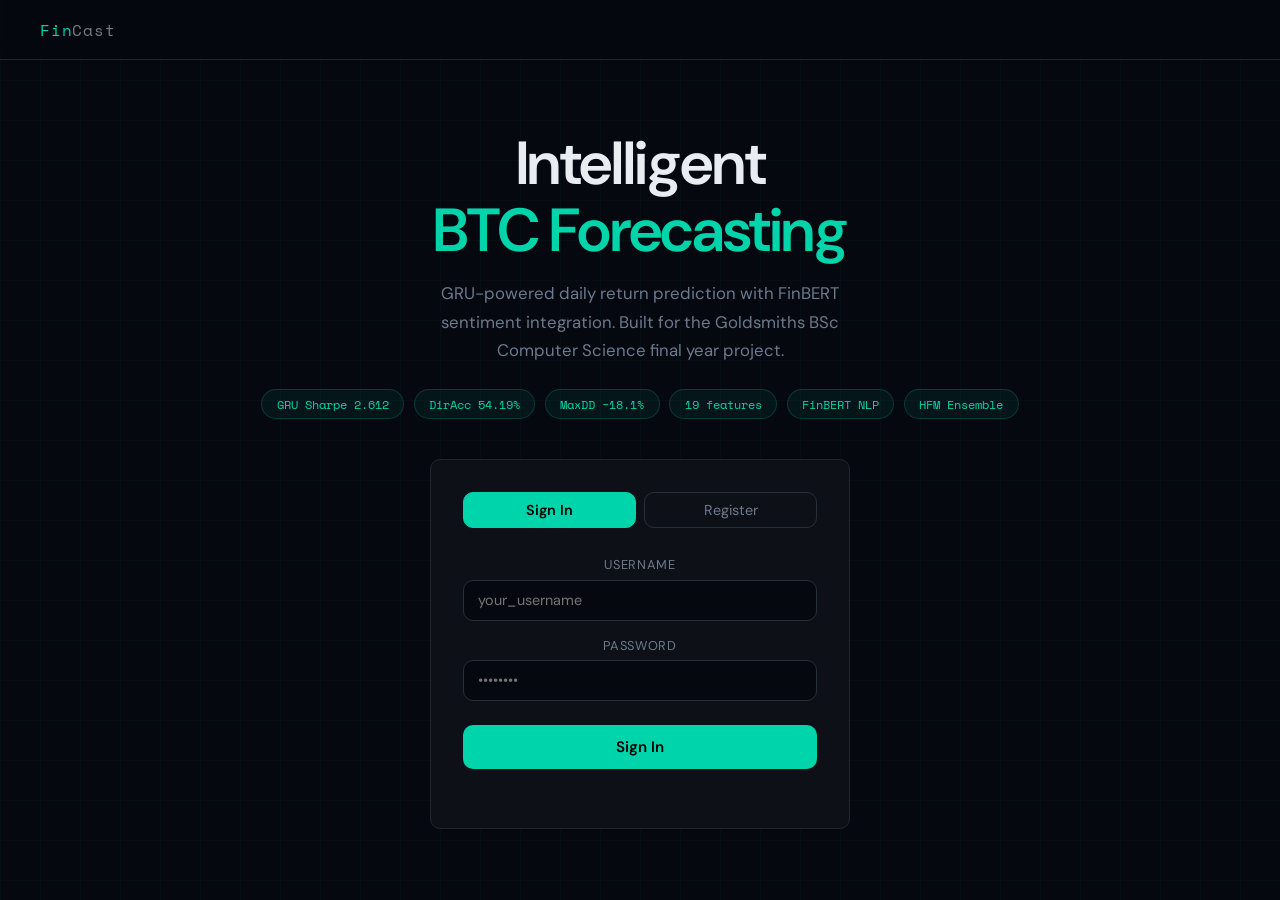
==== frontend/index.html @ f962bb66 "FYP test" ====
<!DOCTYPE html>
<html lang="en">
<head>
<meta charset="UTF-8"/>
<meta name="viewport" content="width=device-width,initial-scale=1"/>
<title>FinCast — BTC Forecasting</title>
<link rel="preconnect" href="https://fonts.googleapis.com"/>
<link href="https://fonts.googleapis.com/css2?family=Space+Mono:wght@400;700&family=DM+Sans:wght@300;400;500;600&display=swap" rel="stylesheet"/>
<style>
*,*::before,*::after{box-sizing:border-box;margin:0;padding:0}
:root{
  --bg:#060810;--surface:#0d1117;--surface2:#131920;
  --border:#1e2630;--border2:#252f3a;
  --accent:#00d4aa;--accent2:#0ea5e9;--danger:#f43f5e;
  --text:#e8edf2;--muted:#6b7a8d;
  --radius:10px;
}
body{font-family:'DM Sans',sans-serif;background:var(--bg);color:var(--text);
     min-height:100vh;display:flex;flex-direction:column;overflow-x:hidden}

/* animated background grid */
body::before{
  content:'';position:fixed;inset:0;
  background-image:
    linear-gradient(rgba(0,212,170,.03) 1px,transparent 1px),
    linear-gradient(90deg,rgba(0,212,170,.03) 1px,transparent 1px);
  background-size:40px 40px;
  pointer-events:none;z-index:0;
}

nav{display:flex;align-items:center;justify-content:space-between;
    padding:0 2.5rem;height:60px;
    border-bottom:1px solid var(--border);background:rgba(6,8,16,.8);
    backdrop-filter:blur(12px);position:sticky;top:0;z-index:100}
.logo{font-family:'Space Mono',monospace;font-size:1rem;
      color:var(--accent);letter-spacing:.05em}
.logo span{color:var(--text);opacity:.5}

.hero{flex:1;display:flex;align-items:center;justify-content:center;
      padding:4rem 1.5rem;position:relative;z-index:1}
.hero-inner{display:flex;flex-direction:column;align-items:center;
            gap:2.5rem;max-width:900px;width:100%;text-align:center}

.headline{font-size:clamp(2rem,6vw,3.8rem);font-weight:600;line-height:1.1;
          letter-spacing:-.02em}
.headline em{font-style:normal;color:var(--accent)}
.sub{color:var(--muted);font-size:1.05rem;max-width:480px;line-height:1.7}

.badges{display:flex;flex-wrap:wrap;gap:.6rem;justify-content:center}
.badge{padding:.3rem .9rem;border-radius:20px;font-size:.78rem;
       font-family:'Space Mono',monospace;
       background:rgba(0,212,170,.07);border:1px solid rgba(0,212,170,.2);
       color:var(--accent)}

/* card */
.card{background:var(--surface);border:1px solid var(--border);
      border-radius:var(--radius);padding:2rem;width:100%;max-width:420px}
.tabs{display:flex;gap:.5rem;margin-bottom:1.75rem}
.tab{flex:1;padding:.5rem;border:1px solid var(--border2);
     border-radius:var(--radius);background:none;color:var(--muted);
     cursor:pointer;font-size:.9rem;font-family:'DM Sans',sans-serif;
     transition:all .15s}
.tab.active{background:var(--accent);color:#000;border-color:var(--accent);
            font-weight:600}
.fg{margin-bottom:1rem}
label{display:block;font-size:.8rem;color:var(--muted);margin-bottom:.4rem;
      text-transform:uppercase;letter-spacing:.05em}
input{width:100%;padding:.65rem .9rem;background:var(--bg);
      border:1px solid var(--border2);border-radius:var(--radius);
      color:var(--text);font-size:.9rem;outline:none;
      font-family:'DM Sans',sans-serif;transition:border-color .15s}
input:focus{border-color:var(--accent)}
.btn{width:100%;padding:.75rem;background:var(--accent);color:#000;
     border:none;border-radius:var(--radius);font-size:.95rem;
     font-weight:600;cursor:pointer;transition:opacity .15s;
     font-family:'DM Sans',sans-serif;margin-top:.5rem}
.btn:hover{opacity:.85}
.btn:disabled{opacity:.4;cursor:not-allowed}
.msg{font-size:.83rem;margin-top:.7rem;text-align:center;min-height:1.2em}
.err{color:var(--danger)}.ok{color:var(--accent)}
</style>
</head>
<body>
<nav>
  <span class="logo">Fin<span>Cast</span></span>
</nav>
<section class="hero">
  <div class="hero-inner">
    <div>
      <h1 class="headline">Intelligent<br/><em>BTC Forecasting</em></h1>
      <p class="sub" style="margin:.9rem auto 1.5rem">
        GRU-powered daily return prediction with FinBERT sentiment integration.
        Built for the Goldsmiths BSc Computer Science final year project.
      </p>
      <div class="badges">
        <span class="badge">GRU Sharpe 2.612</span>
        <span class="badge">DirAcc 54.19%</span>
        <span class="badge">MaxDD −18.1%</span>
        <span class="badge">19 features</span>
        <span class="badge">FinBERT NLP</span>
        <span class="badge">HFM Ensemble</span>
      </div>
    </div>

    <div class="card">
      <div class="tabs">
        <button class="tab active" id="tl" onclick="sw('login')">Sign In</button>
        <button class="tab"        id="tr" onclick="sw('reg')">Register</button>
      </div>

      <form id="fl" onsubmit="doLogin(event)">
        <div class="fg"><label>Username</label>
          <input id="lu" type="text" placeholder="your_username" required autocomplete="username"/></div>
        <div class="fg"><label>Password</label>
          <input id="lp" type="password" placeholder="••••••••" required autocomplete="current-password"/></div>
        <button class="btn" type="submit" id="lbtn">Sign In</button>
        <p class="msg" id="lm"></p>
      </form>

      <form id="fr" style="display:none" onsubmit="doReg(event)">
        <div class="fg"><label>Username</label>
          <input id="ru" type="text" placeholder="your_username" required autocomplete="username"/></div>
        <div class="fg"><label>Email</label>
          <input id="re" type="email" placeholder="you@example.com" required autocomplete="email"/></div>
        <div class="fg"><label>Password</label>
          <input id="rp" type="password" placeholder="min 8 characters" required autocomplete="new-password"/></div>
        <button class="btn" type="submit" id="rbtn">Create Account</button>
        <p class="msg" id="rm"></p>
      </form>
    </div>
  </div>
</section>

<script>
const API = '/api';
if(localStorage.getItem('fc_token')) location.href='dashboard.html';

function sw(t){
  document.getElementById('fl').style.display = t==='login'?'':'none';
  document.getElementById('fr').style.display = t==='reg'?'':'none';
  document.getElementById('tl').classList.toggle('active',t==='login');
  document.getElementById('tr').classList.toggle('active',t==='reg');
}

async function doLogin(e){
  e.preventDefault();
  const msg=document.getElementById('lm'), btn=document.getElementById('lbtn');
  msg.textContent='Signing in…';msg.className='msg';btn.disabled=true;
  try{
    const r=await fetch(`${API}/auth/login`,{method:'POST',
      headers:{'Content-Type':'application/json'},
      body:JSON.stringify({username:document.getElementById('lu').value.trim(),
                           password:document.getElementById('lp').value})});
    const d=await r.json();
    if(!r.ok){msg.textContent=d.error||'Login failed';msg.className='msg err';return;}
    localStorage.setItem('fc_token',d.token);
    localStorage.setItem('fc_user',JSON.stringify(d.user));
    msg.textContent='Success!';msg.className='msg ok';
    setTimeout(()=>location.href='dashboard.html',500);
  }catch{msg.textContent='Network error';msg.className='msg err';}
  finally{btn.disabled=false;}
}

async function doReg(e){
  e.preventDefault();
  const msg=document.getElementById('rm'),btn=document.getElementById('rbtn');
  msg.textContent='Creating account…';msg.className='msg';btn.disabled=true;
  try{
    const r=await fetch(`${API}/auth/register`,{method:'POST',
      headers:{'Content-Type':'application/json'},
      body:JSON.stringify({username:document.getElementById('ru').value.trim(),
                           email:document.getElementById('re').value.trim().toLowerCase(),
                           password:document.getElementById('rp').value})});
    const d=await r.json();
    if(!r.ok){msg.textContent=d.error||'Registration failed';msg.className='msg err';return;}
    msg.textContent='Account created! Sign in now.';msg.className='msg ok';
    setTimeout(()=>sw('login'),1200);
  }catch{msg.textContent='Network error';msg.className='msg err';}
  finally{btn.disabled=false;}
}
</script>
</body>
</html>
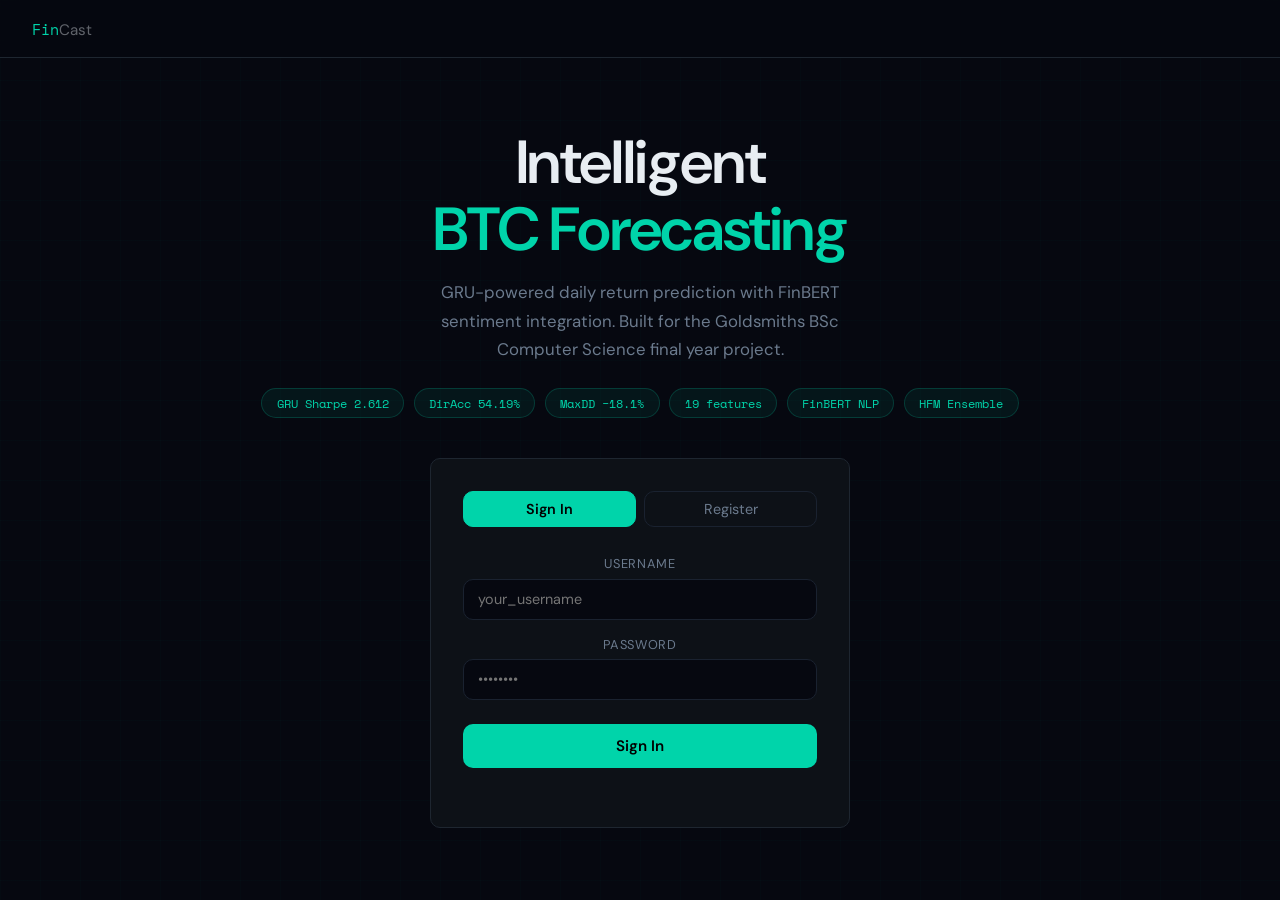
==== commit e6bd48ef: "WITH CHART AND CURRENCY CONVA" ====
--- a/frontend/index.html
+++ b/frontend/index.html
@@ -1,183 +1,369 @@
 <!DOCTYPE html>
 <html lang="en">
 <head>
-<meta charset="UTF-8"/>
-<meta name="viewport" content="width=device-width,initial-scale=1"/>
-<title>FinCast — BTC Forecasting</title>
-<link rel="preconnect" href="https://fonts.googleapis.com"/>
-<link href="https://fonts.googleapis.com/css2?family=Space+Mono:wght@400;700&family=DM+Sans:wght@300;400;500;600&display=swap" rel="stylesheet"/>
-<style>
-*,*::before,*::after{box-sizing:border-box;margin:0;padding:0}
-:root{
-  --bg:#060810;--surface:#0d1117;--surface2:#131920;
-  --border:#1e2630;--border2:#252f3a;
-  --accent:#00d4aa;--accent2:#0ea5e9;--danger:#f43f5e;
-  --text:#e8edf2;--muted:#6b7a8d;
-  --radius:10px;
-}
-body{font-family:'DM Sans',sans-serif;background:var(--bg);color:var(--text);
-     min-height:100vh;display:flex;flex-direction:column;overflow-x:hidden}
-
-/* animated background grid */
-body::before{
-  content:'';position:fixed;inset:0;
-  background-image:
-    linear-gradient(rgba(0,212,170,.03) 1px,transparent 1px),
-    linear-gradient(90deg,rgba(0,212,170,.03) 1px,transparent 1px);
-  background-size:40px 40px;
-  pointer-events:none;z-index:0;
-}
-
-nav{display:flex;align-items:center;justify-content:space-between;
-    padding:0 2.5rem;height:60px;
-    border-bottom:1px solid var(--border);background:rgba(6,8,16,.8);
-    backdrop-filter:blur(12px);position:sticky;top:0;z-index:100}
-.logo{font-family:'Space Mono',monospace;font-size:1rem;
-      color:var(--accent);letter-spacing:.05em}
-.logo span{color:var(--text);opacity:.5}
-
-.hero{flex:1;display:flex;align-items:center;justify-content:center;
-      padding:4rem 1.5rem;position:relative;z-index:1}
-.hero-inner{display:flex;flex-direction:column;align-items:center;
-            gap:2.5rem;max-width:900px;width:100%;text-align:center}
-
-.headline{font-size:clamp(2rem,6vw,3.8rem);font-weight:600;line-height:1.1;
-          letter-spacing:-.02em}
-.headline em{font-style:normal;color:var(--accent)}
-.sub{color:var(--muted);font-size:1.05rem;max-width:480px;line-height:1.7}
-
-.badges{display:flex;flex-wrap:wrap;gap:.6rem;justify-content:center}
-.badge{padding:.3rem .9rem;border-radius:20px;font-size:.78rem;
-       font-family:'Space Mono',monospace;
-       background:rgba(0,212,170,.07);border:1px solid rgba(0,212,170,.2);
-       color:var(--accent)}
-
-/* card */
-.card{background:var(--surface);border:1px solid var(--border);
-      border-radius:var(--radius);padding:2rem;width:100%;max-width:420px}
-.tabs{display:flex;gap:.5rem;margin-bottom:1.75rem}
-.tab{flex:1;padding:.5rem;border:1px solid var(--border2);
-     border-radius:var(--radius);background:none;color:var(--muted);
-     cursor:pointer;font-size:.9rem;font-family:'DM Sans',sans-serif;
-     transition:all .15s}
-.tab.active{background:var(--accent);color:#000;border-color:var(--accent);
-            font-weight:600}
-.fg{margin-bottom:1rem}
-label{display:block;font-size:.8rem;color:var(--muted);margin-bottom:.4rem;
-      text-transform:uppercase;letter-spacing:.05em}
-input{width:100%;padding:.65rem .9rem;background:var(--bg);
-      border:1px solid var(--border2);border-radius:var(--radius);
-      color:var(--text);font-size:.9rem;outline:none;
-      font-family:'DM Sans',sans-serif;transition:border-color .15s}
-input:focus{border-color:var(--accent)}
-.btn{width:100%;padding:.75rem;background:var(--accent);color:#000;
-     border:none;border-radius:var(--radius);font-size:.95rem;
-     font-weight:600;cursor:pointer;transition:opacity .15s;
-     font-family:'DM Sans',sans-serif;margin-top:.5rem}
-.btn:hover{opacity:.85}
-.btn:disabled{opacity:.4;cursor:not-allowed}
-.msg{font-size:.83rem;margin-top:.7rem;text-align:center;min-height:1.2em}
-.err{color:var(--danger)}.ok{color:var(--accent)}
-</style>
+  <meta charset="UTF-8" />
+  <meta name="viewport" content="width=device-width, initial-scale=1" />
+  <title>FinCast — Sign In</title>
+
+  <!-- Fonts -->
+  <link rel="preconnect" href="https://fonts.googleapis.com" />
+  <link href="https://fonts.googleapis.com/css2?family=Space+Mono:wght@400;700&family=DM+Sans:wght@300;400;500;600&display=swap" rel="stylesheet" />
+
+  <!-- Shared styles -->
+  <link rel="stylesheet" href="fincast.css" />
+
+  <style>
+    /* ── Login page specific styles ─────────────────────────────────── */
+
+    /* Slightly larger grid pattern on login page for visual impact */
+    body::before {
+      background-size: 40px 40px;
+    }
+
+    /* Hero section - centres everything vertically */
+    .hero {
+      flex: 1;
+      display: flex;
+      align-items: center;
+      justify-content: center;
+      padding: 4rem 1.5rem;
+      position: relative;
+      z-index: 1;
+    }
+
+    .hero-inner {
+      display: flex;
+      flex-direction: column;
+      align-items: center;
+      gap: 2.5rem;
+      max-width: 900px;
+      width: 100%;
+      text-align: center;
+    }
+
+    /* Big headline */
+    .headline {
+      font-size: clamp(2rem, 6vw, 3.8rem);
+      font-weight: 600;
+      line-height: 1.1;
+      letter-spacing: -.02em;
+    }
+
+    .headline em {
+      font-style: normal;
+      color: var(--accent);
+    }
+
+    .sub {
+      color: var(--muted);
+      font-size: 1.05rem;
+      max-width: 480px;
+      line-height: 1.7;
+      margin: .9rem auto 1.5rem;
+    }
+
+    /* Stats badges shown below the headline */
+    .badges {
+      display: flex;
+      flex-wrap: wrap;
+      gap: .6rem;
+      justify-content: center;
+    }
+
+    .badge {
+      padding: .3rem .9rem;
+      border-radius: 20px;
+      font-size: .78rem;
+      font-family: 'Space Mono', monospace;
+      background: rgba(0, 212, 170, .07);
+      border: 1px solid rgba(0, 212, 170, .2);
+      color: var(--accent);
+    }
+
+    /* Login / Register card */
+    .card {
+      background: var(--surface);
+      border: 1px solid var(--border);
+      border-radius: var(--radius);
+      padding: 2rem;
+      width: 100%;
+      max-width: 420px;
+    }
+
+    /* Tab switcher between Sign In and Register */
+    .tabs {
+      display: flex;
+      gap: .5rem;
+      margin-bottom: 1.75rem;
+    }
+
+    .tab {
+      flex: 1;
+      padding: .5rem;
+      border: 1px solid var(--border2);
+      border-radius: var(--radius);
+      background: none;
+      color: var(--muted);
+      cursor: pointer;
+      font-size: .9rem;
+      font-family: 'DM Sans', sans-serif;
+      transition: all .15s;
+    }
+
+    .tab.active {
+      background: var(--accent);
+      color: #000;
+      border-color: var(--accent);
+      font-weight: 600;
+    }
+
+    /* Form fields */
+    .fg {
+      margin-bottom: 1rem;
+    }
+
+    label {
+      display: block;
+      font-size: .8rem;
+      color: var(--muted);
+      margin-bottom: .4rem;
+      text-transform: uppercase;
+      letter-spacing: .05em;
+    }
+
+    input {
+      width: 100%;
+      padding: .65rem .9rem;
+      background: var(--bg);
+      border: 1px solid var(--border2);
+      border-radius: var(--radius);
+      color: var(--text);
+      font-size: .9rem;
+      outline: none;
+      font-family: 'DM Sans', sans-serif;
+      transition: border-color .15s;
+    }
+
+    input:focus {
+      border-color: var(--accent);
+    }
+
+    /* Submit button */
+    .btn {
+      width: 100%;
+      padding: .75rem;
+      background: var(--accent);
+      color: #000;
+      border: none;
+      border-radius: var(--radius);
+      font-size: .95rem;
+      font-weight: 600;
+      cursor: pointer;
+      transition: opacity .15s;
+      font-family: 'DM Sans', sans-serif;
+      margin-top: .5rem;
+    }
+
+    .btn:hover     { opacity: .85; }
+    .btn:disabled  { opacity: .4; cursor: not-allowed; }
+
+    /* Status message below the button */
+    .msg {
+      font-size: .83rem;
+      margin-top: .7rem;
+      text-align: center;
+      min-height: 1.2em;
+    }
+
+    .err { color: var(--danger); }
+    .ok  { color: var(--accent); }
+  </style>
 </head>
 <body>
-<nav>
-  <span class="logo">Fin<span>Cast</span></span>
-</nav>
-<section class="hero">
-  <div class="hero-inner">
-    <div>
-      <h1 class="headline">Intelligent<br/><em>BTC Forecasting</em></h1>
-      <p class="sub" style="margin:.9rem auto 1.5rem">
-        GRU-powered daily return prediction with FinBERT sentiment integration.
-        Built for the Goldsmiths BSc Computer Science final year project.
-      </p>
-      <div class="badges">
-        <span class="badge">GRU Sharpe 2.612</span>
-        <span class="badge">DirAcc 54.19%</span>
-        <span class="badge">MaxDD −18.1%</span>
-        <span class="badge">19 features</span>
-        <span class="badge">FinBERT NLP</span>
-        <span class="badge">HFM Ensemble</span>
+
+  <!-- Simple nav - just the logo on the login page -->
+  <nav>
+    <span class="logo">Fin<span>Cast</span></span>
+  </nav>
+
+  <!-- Hero section with headline + login card -->
+  <section class="hero">
+    <div class="hero-inner">
+
+      <!-- Headline block -->
+      <div>
+        <h1 class="headline">Intelligent<br /><em>BTC Forecasting</em></h1>
+        <p class="sub">
+          GRU-powered daily return prediction with FinBERT sentiment integration.
+          Built for the Goldsmiths BSc Computer Science final year project.
+        </p>
+
+        <!-- Quick model stats so users know what they're getting into -->
+        <div class="badges">
+          <span class="badge">GRU Sharpe 2.612</span>
+          <span class="badge">DirAcc 54.19%</span>
+          <span class="badge">MaxDD −18.1%</span>
+          <span class="badge">19 features</span>
+          <span class="badge">FinBERT NLP</span>
+          <span class="badge">HFM Ensemble</span>
+        </div>
+      </div>
+
+      <!-- Auth card -->
+      <div class="card">
+
+        <!-- Toggle between login and register -->
+        <div class="tabs">
+          <button class="tab active" id="tab-login" onclick="switchTab('login')">Sign In</button>
+          <button class="tab"        id="tab-reg"   onclick="switchTab('reg')">Register</button>
+        </div>
+
+        <!-- Login form -->
+        <form id="form-login" onsubmit="doLogin(event)">
+          <div class="fg">
+            <label>Username</label>
+            <input id="login-username" type="text" placeholder="your_username" required autocomplete="username" />
+          </div>
+          <div class="fg">
+            <label>Password</label>
+            <input id="login-password" type="password" placeholder="••••••••" required autocomplete="current-password" />
+          </div>
+          <button class="btn" type="submit" id="btn-login">Sign In</button>
+          <p class="msg" id="msg-login"></p>
+        </form>
+
+        <!-- Register form (hidden by default) -->
+        <form id="form-reg" style="display: none;" onsubmit="doRegister(event)">
+          <div class="fg">
+            <label>Username</label>
+            <input id="reg-username" type="text" placeholder="your_username" required autocomplete="username" />
+          </div>
+          <div class="fg">
+            <label>Email</label>
+            <input id="reg-email" type="email" placeholder="you@example.com" required autocomplete="email" />
+          </div>
+          <div class="fg">
+            <label>Password</label>
+            <input id="reg-password" type="password" placeholder="min 8 characters" required autocomplete="new-password" />
+          </div>
+          <button class="btn" type="submit" id="btn-reg">Create Account</button>
+          <p class="msg" id="msg-reg"></p>
+        </form>
+
       </div>
     </div>
-
-    <div class="card">
-      <div class="tabs">
-        <button class="tab active" id="tl" onclick="sw('login')">Sign In</button>
-        <button class="tab"        id="tr" onclick="sw('reg')">Register</button>
-      </div>
-
-      <form id="fl" onsubmit="doLogin(event)">
-        <div class="fg"><label>Username</label>
-          <input id="lu" type="text" placeholder="your_username" required autocomplete="username"/></div>
-        <div class="fg"><label>Password</label>
-          <input id="lp" type="password" placeholder="••••••••" required autocomplete="current-password"/></div>
-        <button class="btn" type="submit" id="lbtn">Sign In</button>
-        <p class="msg" id="lm"></p>
-      </form>
-
-      <form id="fr" style="display:none" onsubmit="doReg(event)">
-        <div class="fg"><label>Username</label>
-          <input id="ru" type="text" placeholder="your_username" required autocomplete="username"/></div>
-        <div class="fg"><label>Email</label>
-          <input id="re" type="email" placeholder="you@example.com" required autocomplete="email"/></div>
-        <div class="fg"><label>Password</label>
-          <input id="rp" type="password" placeholder="min 8 characters" required autocomplete="new-password"/></div>
-        <button class="btn" type="submit" id="rbtn">Create Account</button>
-        <p class="msg" id="rm"></p>
-      </form>
-    </div>
-  </div>
-</section>
-
-<script>
-const API = '/api';
-if(localStorage.getItem('fc_token')) location.href='dashboard.html';
-
-function sw(t){
-  document.getElementById('fl').style.display = t==='login'?'':'none';
-  document.getElementById('fr').style.display = t==='reg'?'':'none';
-  document.getElementById('tl').classList.toggle('active',t==='login');
-  document.getElementById('tr').classList.toggle('active',t==='reg');
-}
-
-async function doLogin(e){
-  e.preventDefault();
-  const msg=document.getElementById('lm'), btn=document.getElementById('lbtn');
-  msg.textContent='Signing in…';msg.className='msg';btn.disabled=true;
-  try{
-    const r=await fetch(`${API}/auth/login`,{method:'POST',
-      headers:{'Content-Type':'application/json'},
-      body:JSON.stringify({username:document.getElementById('lu').value.trim(),
-                           password:document.getElementById('lp').value})});
-    const d=await r.json();
-    if(!r.ok){msg.textContent=d.error||'Login failed';msg.className='msg err';return;}
-    localStorage.setItem('fc_token',d.token);
-    localStorage.setItem('fc_user',JSON.stringify(d.user));
-    msg.textContent='Success!';msg.className='msg ok';
-    setTimeout(()=>location.href='dashboard.html',500);
-  }catch{msg.textContent='Network error';msg.className='msg err';}
-  finally{btn.disabled=false;}
-}
-
-async function doReg(e){
-  e.preventDefault();
-  const msg=document.getElementById('rm'),btn=document.getElementById('rbtn');
-  msg.textContent='Creating account…';msg.className='msg';btn.disabled=true;
-  try{
-    const r=await fetch(`${API}/auth/register`,{method:'POST',
-      headers:{'Content-Type':'application/json'},
-      body:JSON.stringify({username:document.getElementById('ru').value.trim(),
-                           email:document.getElementById('re').value.trim().toLowerCase(),
-                           password:document.getElementById('rp').value})});
-    const d=await r.json();
-    if(!r.ok){msg.textContent=d.error||'Registration failed';msg.className='msg err';return;}
-    msg.textContent='Account created! Sign in now.';msg.className='msg ok';
-    setTimeout(()=>sw('login'),1200);
-  }catch{msg.textContent='Network error';msg.className='msg err';}
-  finally{btn.disabled=false;}
-}
-</script>
+  </section>
+
+  <script>
+    const API = '/api';
+
+    // If already logged in, skip straight to market selection
+    if (localStorage.getItem('fc_token')) {
+      location.href = 'market.html';
+    }
+
+    // Switch between login and register tabs
+    function switchTab(tab) {
+      const isLogin = tab === 'login';
+
+      document.getElementById('form-login').style.display = isLogin ? '' : 'none';
+      document.getElementById('form-reg').style.display   = isLogin ? 'none' : '';
+
+      document.getElementById('tab-login').classList.toggle('active', isLogin);
+      document.getElementById('tab-reg').classList.toggle('active', !isLogin);
+    }
+
+    // Handle login form submission
+    async function doLogin(e) {
+      e.preventDefault();
+
+      const msg = document.getElementById('msg-login');
+      const btn = document.getElementById('btn-login');
+
+      msg.textContent = 'Signing in…';
+      msg.className = 'msg';
+      btn.disabled = true;
+
+      try {
+        const response = await fetch(`${API}/auth/login`, {
+          method: 'POST',
+          headers: { 'Content-Type': 'application/json' },
+          body: JSON.stringify({
+            username: document.getElementById('login-username').value.trim(),
+            password: document.getElementById('login-password').value
+          })
+        });
+
+        const data = await response.json();
+
+        if (!response.ok) {
+          msg.textContent = data.error || 'Login failed';
+          msg.className = 'msg err';
+          return;
+        }
+
+        // Store token and user info for use across pages
+        localStorage.setItem('fc_token', data.token);
+        localStorage.setItem('fc_user', JSON.stringify(data.user));
+
+        msg.textContent = 'Success!';
+        msg.className = 'msg ok';
+
+        // Go to market selection page
+        setTimeout(() => location.href = 'market.html', 500);
+
+      } catch {
+        msg.textContent = 'Network error. Please try again.';
+        msg.className = 'msg err';
+      } finally {
+        btn.disabled = false;
+      }
+    }
+
+    // Handle register form submission
+    async function doRegister(e) {
+      e.preventDefault();
+
+      const msg = document.getElementById('msg-reg');
+      const btn = document.getElementById('btn-reg');
+
+      msg.textContent = 'Creating account…';
+      msg.className = 'msg';
+      btn.disabled = true;
+
+      try {
+        const response = await fetch(`${API}/auth/register`, {
+          method: 'POST',
+          headers: { 'Content-Type': 'application/json' },
+          body: JSON.stringify({
+            username: document.getElementById('reg-username').value.trim(),
+            email:    document.getElementById('reg-email').value.trim().toLowerCase(),
+            password: document.getElementById('reg-password').value
+          })
+        });
+
+        const data = await response.json();
+
+        if (!response.ok) {
+          msg.textContent = data.error || 'Registration failed';
+          msg.className = 'msg err';
+          return;
+        }
+
+        msg.textContent = 'Account created! You can now sign in.';
+        msg.className = 'msg ok';
+
+        // Switch back to login tab after a moment
+        setTimeout(() => switchTab('login'), 1200);
+
+      } catch {
+        msg.textContent = 'Network error. Please try again.';
+        msg.className = 'msg err';
+      } finally {
+        btn.disabled = false;
+      }
+    }
+  </script>
+
 </body>
 </html>
--- a/frontend/fincast.css
+++ b/frontend/fincast.css
@@ -0,0 +1,405 @@
+/*
+ * fincast.css - shared styles for all pages
+ * FinCast: Intelligent Engine for Financial Forecasting
+ * Simon M Sibanda | Goldsmiths, University of London
+ */
+
+/* ── Reset ─────────────────────────────────────────────────────────── */
+*, *::before, *::after {
+  box-sizing: border-box;
+  margin: 0;
+  padding: 0;
+}
+
+/* ── Design tokens ──────────────────────────────────────────────────── */
+:root {
+  /* Backgrounds */
+  --bg:       #060810;
+  --surface:  #0d1117;
+  --surface2: #131920;
+
+  /* Borders */
+  --border:  #1e2630;
+  --border2: #1a2230;
+
+  /* Brand colours */
+  --accent:  #00d4aa;   /* teal - primary action / positive */
+  --accent2: #0ea5e9;   /* blue - secondary */
+  --danger:  #f43f5e;   /* red  - negative / down */
+  --warn:    #f59e0b;   /* amber - caution / disclaimer */
+
+  /* Text */
+  --text:    #e8edf2;
+  --muted:   #6b7a8d;
+  --muted2:  #4a5568;
+
+  /* Spacing helpers */
+  --radius:    10px;
+  --radius-lg: 14px;
+}
+
+/* ── Base body ──────────────────────────────────────────────────────── */
+* {
+  font-family: 'DM Sans', sans-serif;
+}
+
+body {
+  background: var(--bg);
+  color: var(--text);
+  min-height: 100vh;
+  display: flex;
+  flex-direction: column;
+  overflow-x: hidden;
+}
+
+/* Subtle grid pattern behind everything */
+body::before {
+  content: '';
+  position: fixed;
+  inset: 0;
+  background-image:
+    linear-gradient(rgba(0, 212, 170, .02) 1px, transparent 1px),
+    linear-gradient(90deg, rgba(0, 212, 170, .02) 1px, transparent 1px);
+  background-size: 50px 50px;
+  pointer-events: none;
+  z-index: 0;
+}
+
+/* ── Disclaimer bar ─────────────────────────────────────────────────── */
+.disclaimer {
+  background: rgba(245, 158, 11, .08);
+  border-bottom: 1px solid rgba(245, 158, 11, .2);
+  padding: .5rem 2rem;
+  font-size: .78rem;
+  color: var(--warn);
+  text-align: center;
+  position: relative;
+  z-index: 101;
+}
+
+/* ── Navigation ─────────────────────────────────────────────────────── */
+nav {
+  display: flex;
+  align-items: center;
+  justify-content: space-between;
+  padding: 0 2rem;
+  height: 58px;
+  border-bottom: 1px solid var(--border);
+  background: rgba(6, 8, 16, .9);
+  backdrop-filter: blur(12px);
+  position: sticky;
+  top: 0;
+  z-index: 100;
+}
+
+.logo {
+  font-family: 'Space Mono', monospace;
+  font-size: .95rem;
+  color: var(--accent);
+}
+
+.logo span {
+  color: var(--text);
+  opacity: .4;
+}
+
+.nav-links {
+  display: flex;
+  align-items: center;
+  gap: 1.5rem;
+}
+
+.nav-links a {
+  color: var(--muted);
+  text-decoration: none;
+  font-size: .85rem;
+  transition: color .15s;
+}
+
+.nav-links a:hover,
+.nav-links a.active {
+  color: var(--text);
+}
+
+.nav-right {
+  display: flex;
+  align-items: center;
+  gap: .75rem;
+}
+
+.nav-user {
+  font-size: .8rem;
+  color: var(--muted);
+  font-family: 'Space Mono', monospace;
+}
+
+/* Small button used in nav and elsewhere */
+.btn-sm {
+  padding: .3rem .8rem;
+  border: 1px solid var(--border2);
+  border-radius: 6px;
+  background: none;
+  color: var(--muted);
+  cursor: pointer;
+  font-size: .8rem;
+  transition: all .15s;
+}
+
+.btn-sm:hover {
+  border-color: var(--accent);
+  color: var(--text);
+}
+
+/* ── Main content wrapper ───────────────────────────────────────────── */
+main {
+  flex: 1;
+  max-width: 1200px;
+  margin: 0 auto;
+  width: 100%;
+  padding: 2rem 1.5rem;
+  position: relative;
+  z-index: 1;
+}
+
+/* ── Section label (small uppercase header above sections) ──────────── */
+.section-label {
+  font-size: .72rem;
+  color: var(--muted);
+  text-transform: uppercase;
+  letter-spacing: .07em;
+  margin-bottom: 1rem;
+  font-family: 'Space Mono', monospace;
+}
+
+/* ── Metric cards ───────────────────────────────────────────────────── */
+.metrics {
+  display: grid;
+  grid-template-columns: repeat(auto-fit, minmax(200px, 1fr));
+  gap: 1rem;
+  margin-bottom: 1.5rem;
+}
+
+.metric {
+  background: var(--surface);
+  border: 1px solid var(--border);
+  border-radius: var(--radius-lg);
+  padding: 1.3rem 1.5rem;
+  transition: border-color .2s;
+}
+
+.metric:hover {
+  border-color: var(--border2);
+}
+
+.m-label {
+  font-size: .72rem;
+  color: var(--muted);
+  text-transform: uppercase;
+  letter-spacing: .07em;
+  margin-bottom: .4rem;
+}
+
+.m-val {
+  font-size: 1.75rem;
+  font-weight: 600;
+  font-family: 'Space Mono', monospace;
+  line-height: 1;
+}
+
+.m-sub {
+  font-size: .78rem;
+  color: var(--muted);
+  margin-top: .35rem;
+}
+
+/* Colour helpers for up/down/neutral values */
+.up      { color: var(--accent); }
+.down    { color: var(--danger); }
+.neutral { color: var(--text);   }
+
+/* ── Info cards (key-value pairs) ───────────────────────────────────── */
+.info-grid {
+  display: grid;
+  grid-template-columns: 1fr 1fr;
+  gap: 1rem;
+  margin-bottom: 1.5rem;
+}
+
+@media (max-width: 640px) {
+  .info-grid {
+    grid-template-columns: 1fr;
+  }
+}
+
+.info-card {
+  background: var(--surface);
+  border: 1px solid var(--border);
+  border-radius: var(--radius-lg);
+  padding: 1.3rem 1.5rem;
+}
+
+.ic-title {
+  font-size: .75rem;
+  color: var(--muted);
+  text-transform: uppercase;
+  letter-spacing: .07em;
+  margin-bottom: .9rem;
+  font-family: 'Space Mono', monospace;
+}
+
+/* Each key-value row inside an info card */
+.kv {
+  display: flex;
+  justify-content: space-between;
+  align-items: center;
+  padding: .35rem 0;
+  border-bottom: 1px solid var(--border2);
+  font-size: .875rem;
+}
+
+.kv:last-child {
+  border-bottom: none;
+}
+
+.kv-k {
+  color: var(--muted);
+}
+
+.kv-v {
+  font-weight: 500;
+  font-family: 'Space Mono', monospace;
+  font-size: .82rem;
+}
+
+/* ── Direction pills ─────────────────────────────────────────────────── */
+.pill {
+  padding: .15rem .55rem;
+  border-radius: 10px;
+  font-size: .72rem;
+  font-weight: 600;
+}
+
+.pill-up   { background: rgba(0, 212, 170, .12); color: var(--accent); }
+.pill-down { background: rgba(244, 63, 94, .12);  color: var(--danger); }
+
+/* ── Prediction history table ────────────────────────────────────────── */
+.table-wrap {
+  background: var(--surface);
+  border: 1px solid var(--border);
+  border-radius: var(--radius-lg);
+  overflow: hidden;
+}
+
+table {
+  width: 100%;
+  border-collapse: collapse;
+  font-size: .85rem;
+}
+
+thead th {
+  background: var(--surface2);
+  padding: .7rem 1rem;
+  text-align: left;
+  font-size: .72rem;
+  text-transform: uppercase;
+  letter-spacing: .06em;
+  color: var(--muted);
+  border-bottom: 1px solid var(--border);
+}
+
+tbody td {
+  padding: .65rem 1rem;
+  border-bottom: 1px solid var(--border2);
+}
+
+tbody tr:last-child td {
+  border-bottom: none;
+}
+
+tbody tr:hover {
+  background: var(--surface2);
+}
+
+.empty {
+  text-align: center;
+  color: var(--muted);
+  padding: 2rem;
+}
+
+/* ── Error alert ─────────────────────────────────────────────────────── */
+.alert {
+  padding: .75rem 1rem;
+  border-radius: var(--radius);
+  font-size: .85rem;
+  margin-bottom: 1rem;
+  display: none;
+}
+
+.alert.err {
+  background: rgba(244, 63, 94, .1);
+  border: 1px solid rgba(244, 63, 94, .25);
+  color: var(--danger);
+}
+
+/* ── Loading spinner ─────────────────────────────────────────────────── */
+.spinner {
+  width: 16px;
+  height: 16px;
+  border: 2px solid rgba(0, 0, 0, .2);
+  border-top-color: #000;
+  border-radius: 50%;
+  animation: spin .6s linear infinite;
+  display: none;
+}
+
+@keyframes spin {
+  to { transform: rotate(360deg); }
+}
+
+/* ── Confidence gauge ────────────────────────────────────────────────── */
+.gauge-wrap {
+  display: flex;
+  flex-direction: column;
+  align-items: center;
+  gap: 1rem;
+  padding: 1rem;
+  border: none;
+  background: none;
+}
+
+.gauge-svg {
+  width: 180px;
+  height: 100px;
+}
+
+.gauge-val {
+  font-family: 'Space Mono', monospace;
+  font-size: 1.4rem;
+  font-weight: 700;
+}
+
+.gauge-label {
+  font-size: .78rem;
+  color: var(--muted);
+  margin-top: .1rem;
+}
+
+.signal-strong { color: var(--accent); }
+.signal-mod    { color: var(--warn);   }
+.signal-weak   { color: var(--muted);  }
+
+/* ── Page title block ────────────────────────────────────────────────── */
+.page-title {
+  margin-bottom: 1.75rem;
+}
+
+.page-title h1 {
+  font-size: 1.5rem;
+  font-weight: 600;
+  margin-bottom: .3rem;
+}
+
+.page-title p {
+  color: var(--muted);
+  font-size: .88rem;
+}
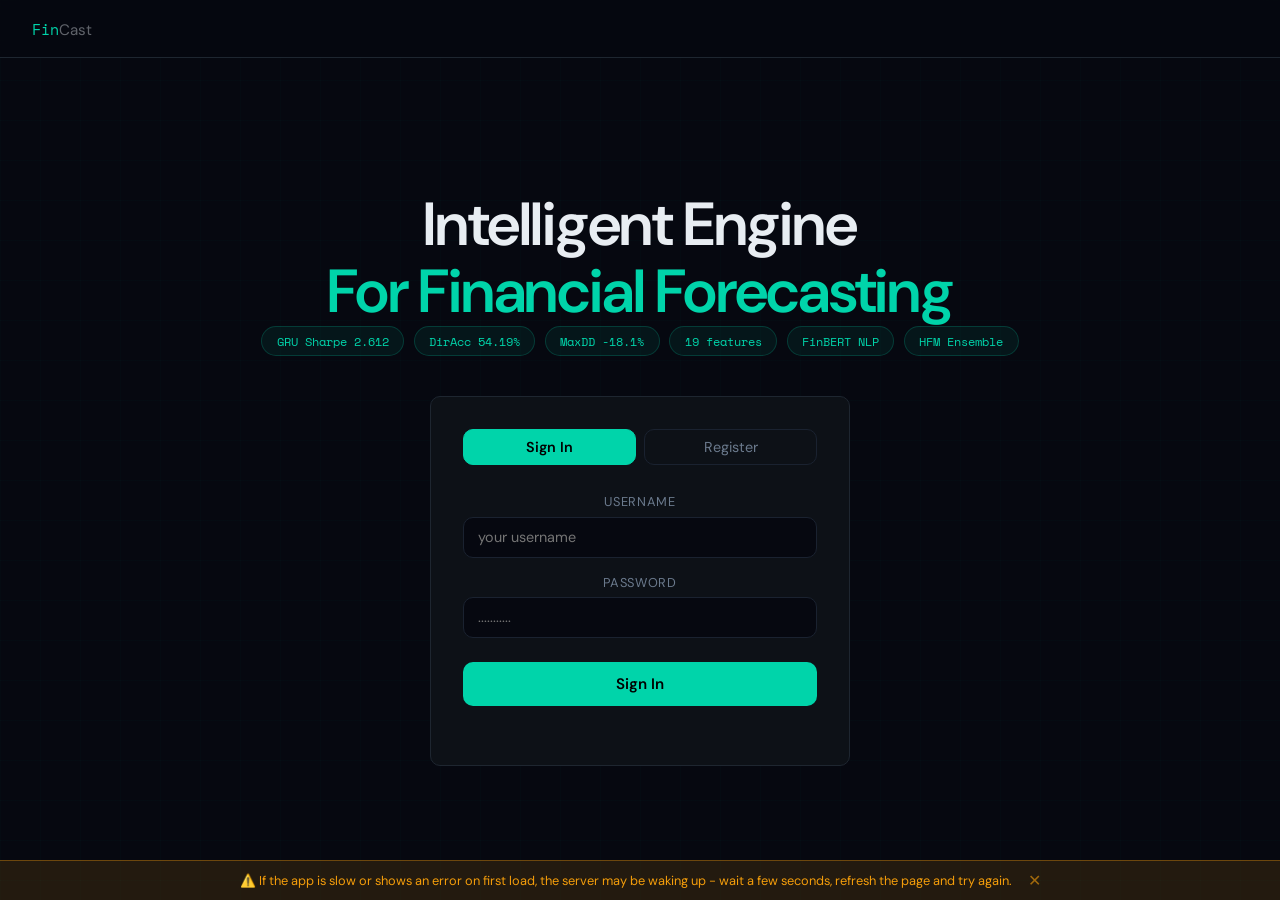
==== commit d09d4056: "DASH CLEAN" ====
--- a/frontend/index.html
+++ b/frontend/index.html
@@ -3,24 +3,216 @@
 <head>
   <meta charset="UTF-8" />
   <meta name="viewport" content="width=device-width, initial-scale=1" />
-  <title>FinCast — Sign In</title>
-
-  <!-- Fonts -->
+  <title>FinCast - Sign In</title>
+
   <link rel="preconnect" href="https://fonts.googleapis.com" />
   <link href="https://fonts.googleapis.com/css2?family=Space+Mono:wght@400;700&family=DM+Sans:wght@300;400;500;600&display=swap" rel="stylesheet" />
 
-  <!-- Shared styles -->
   <link rel="stylesheet" href="fincast.css" />
 
+</head>
+<body>
+
+  <!-- The FinCast Logo -->
+  <nav>
+    <span class="logo">Fin<span>Cast</span></span>
+  </nav>
+
+  <section class="hero">
+    <div class="hero-inner">
+
+      <div>
+        <h1 class="headline">Intelligent Engine<br /><em>For Financial Forecasting 
+</em></h1>
+        
+        <!-- Key model stats so users know what the system is capable of (according to the notebook) -->
+        <div class="badges">
+          <span class="badge">GRU Sharpe 2.612</span>
+          <span class="badge">DirAcc 54.19%</span>
+          <span class="badge">MaxDD -18.1%</span>
+          <span class="badge">19 features</span>
+          <span class="badge">FinBERT NLP</span>
+          <span class="badge">HFM Ensemble</span>
+        </div>
+      </div>
+
+      <div class="card">
+
+        <div class="tabs">
+          <button class="tab active" id="tab-login" onclick="switchTab('login')">Sign In</button>
+          <button class="tab"        id="tab-reg"   onclick="switchTab('reg')">Register</button>
+        </div>
+
+        <!-- Login form -->
+        <form id="form-login" onsubmit="doLogin(event)">
+          <div class="fg">
+            <label>Username</label>
+            <input id="login-username" type="text" placeholder="your username" required autocomplete="username" />
+          </div>
+          <div class="fg">
+            <label>Password</label>
+            <input id="login-password" type="password" placeholder="..........." required autocomplete="current-password" />
+          </div>
+          <button class="btn" type="submit" id="btn-login">Sign In</button>
+          <p class="msg" id="msg-login"></p>
+        </form>
+
+        <!-- Register form / hidden until the user switches tabs -->
+        <form id="form-reg" style="display: none;" onsubmit="doRegister(event)">
+          <div class="fg">
+            <label>Username</label>
+            <input id="reg-username" type="text" placeholder="your_username" required autocomplete="username" />
+          </div>
+          <div class="fg">
+            <label>Email</label>
+            <input id="reg-email" type="email" placeholder="you@example.com" required autocomplete="email" />
+          </div>
+          <div class="fg">
+            <label>Password</label>
+            <input id="reg-password" type="password" placeholder="min 8 characters" required autocomplete="new-password" />
+          </div>
+          <button class="btn" type="submit" id="btn-reg">Create Account</button>
+          <p class="msg" id="msg-reg"></p>
+        </form>
+
+      </div>
+    </div>
+  </section>
+
+  <script>
+    const API = '/api';
+
+    // Skip the login page entirely if a session already exists
+    if (localStorage.getItem('fc_token')) {
+      location.href = 'market.html';
+    }
+
+    function switchTab(tab) {
+      // Toggle which form is visible and which tab is highlighted
+      const isLogin = tab === 'login';
+      document.getElementById('form-login').style.display = isLogin ? '' : 'none';
+      document.getElementById('form-reg').style.display   = isLogin ? 'none' : '';
+      document.getElementById('tab-login').classList.toggle('active', isLogin);
+      document.getElementById('tab-reg').classList.toggle('active', !isLogin);
+    }
+
+    async function doLogin(e) {
+      e.preventDefault();
+
+      const msg = document.getElementById('msg-login');
+      const btn = document.getElementById('btn-login');
+
+      msg.textContent = 'Signing in…';
+      msg.className   = 'msg';
+      btn.disabled    = true;
+
+      try {
+        const response = await fetch(`${API}/auth/login`, {
+          method: 'POST',
+          headers: { 'Content-Type': 'application/json' },
+          body: JSON.stringify({
+            username: document.getElementById('login-username').value.trim(),
+            password: document.getElementById('login-password').value
+          })
+        });
+
+        const data = await response.json();
+
+        if (!response.ok) {
+          msg.textContent = data.error || 'Login failed';
+          msg.className   = 'msg err';
+          return;
+        }
+
+        // Store token and user info so other pages can access them
+        localStorage.setItem('fc_token', data.token);
+        localStorage.setItem('fc_user',  JSON.stringify(data.user));
+
+        msg.textContent = 'Success!';
+        msg.className   = 'msg ok';
+
+        setTimeout(() => location.href = 'market.html', 500);
+
+      } catch {
+        msg.textContent = 'Network error. Please try again or Refresh the page.';
+        msg.className   = 'msg err';
+      } finally {
+        btn.disabled = false;
+      }
+    }
+
+    async function doRegister(e) {
+      e.preventDefault();
+
+      const msg = document.getElementById('msg-reg');
+      const btn = document.getElementById('btn-reg');
+
+      msg.textContent = 'Creating account…';
+      msg.className   = 'msg';
+      btn.disabled    = true;
+
+      try {
+        const response = await fetch(`${API}/auth/register`, {
+          method: 'POST',
+          headers: { 'Content-Type': 'application/json' },
+          body: JSON.stringify({
+            username: document.getElementById('reg-username').value.trim(),
+            email:    document.getElementById('reg-email').value.trim().toLowerCase(),
+            password: document.getElementById('reg-password').value
+          })
+        });
+
+        const data = await response.json();
+
+        if (!response.ok) {
+          msg.textContent = data.error || 'Registration failed';
+          msg.className   = 'msg err';
+          return;
+        }
+
+        msg.textContent = 'Account created! You can now sign in.';
+        msg.className   = 'msg ok';
+
+        // Switch back to login tab after a short delay
+        setTimeout(() => switchTab('login'), 1200);
+
+      } catch {
+        msg.textContent = 'Network error. Please try again.';
+        msg.className   = 'msg err';
+      } finally {
+        btn.disabled = false;
+      }
+    }
+  </script>
+
+  
+<!-- Server status notice - dismissible by the user -->
+<div id="wake-notice" style="
+  position: fixed;
+  bottom: 0; left: 0; right: 0;
+  background: rgba(245, 158, 11, .12);
+  border-top: 1px solid rgba(245, 158, 11, .35);
+  padding: .55rem 2rem;
+  font-size: .8rem;
+  color: var(--warn);
+  text-align: center;
+  z-index: 999;
+  display: flex;
+  align-items: center;
+  justify-content: center;
+  gap: 1rem;">
+  ⚠️ If the app is slow or shows an error on first load, the server may be waking up - wait a few seconds, refresh the page and try again.
+  <span onclick="this.parentElement.style.display='none'"
+    style="cursor: pointer; opacity: .6; font-size: 1rem; flex-shrink: 0;">✕</span>
+</div>
+  
   <style>
-    /* ── Login page specific styles ─────────────────────────────────── */
-
-    /* Slightly larger grid pattern on login page for visual impact */
+    /* Slightly larger grid on the login page for more visual impact */
     body::before {
       background-size: 40px 40px;
     }
 
-    /* Hero section - centres everything vertically */
+    /* Full height centred layout for the hero section */
     .hero {
       flex: 1;
       display: flex;
@@ -41,7 +233,6 @@
       text-align: center;
     }
 
-    /* Big headline */
     .headline {
       font-size: clamp(2rem, 6vw, 3.8rem);
       font-weight: 600;
@@ -62,7 +253,7 @@
       margin: .9rem auto 1.5rem;
     }
 
-    /* Stats badges shown below the headline */
+    /* Quick stat badges shown under the headline */
     .badges {
       display: flex;
       flex-wrap: wrap;
@@ -80,7 +271,7 @@
       color: var(--accent);
     }
 
-    /* Login / Register card */
+    /* Auth card */
     .card {
       background: var(--surface);
       border: 1px solid var(--border);
@@ -90,7 +281,7 @@
       max-width: 420px;
     }
 
-    /* Tab switcher between Sign In and Register */
+    /* Sign In / Register tab switcher */
     .tabs {
       display: flex;
       gap: .5rem;
@@ -117,7 +308,6 @@
       font-weight: 600;
     }
 
-    /* Form fields */
     .fg {
       margin-bottom: 1rem;
     }
@@ -148,7 +338,6 @@
       border-color: var(--accent);
     }
 
-    /* Submit button */
     .btn {
       width: 100%;
       padding: .75rem;
@@ -164,10 +353,10 @@
       margin-top: .5rem;
     }
 
-    .btn:hover     { opacity: .85; }
-    .btn:disabled  { opacity: .4; cursor: not-allowed; }
-
-    /* Status message below the button */
+    .btn:hover    { opacity: .85; }
+    .btn:disabled { opacity: .4; cursor: not-allowed; }
+
+    /* Status message area below the submit button */
     .msg {
       font-size: .83rem;
       margin-top: .7rem;
@@ -178,192 +367,6 @@
     .err { color: var(--danger); }
     .ok  { color: var(--accent); }
   </style>
-</head>
-<body>
-
-  <!-- Simple nav - just the logo on the login page -->
-  <nav>
-    <span class="logo">Fin<span>Cast</span></span>
-  </nav>
-
-  <!-- Hero section with headline + login card -->
-  <section class="hero">
-    <div class="hero-inner">
-
-      <!-- Headline block -->
-      <div>
-        <h1 class="headline">Intelligent<br /><em>BTC Forecasting</em></h1>
-        <p class="sub">
-          GRU-powered daily return prediction with FinBERT sentiment integration.
-          Built for the Goldsmiths BSc Computer Science final year project.
-        </p>
-
-        <!-- Quick model stats so users know what they're getting into -->
-        <div class="badges">
-          <span class="badge">GRU Sharpe 2.612</span>
-          <span class="badge">DirAcc 54.19%</span>
-          <span class="badge">MaxDD −18.1%</span>
-          <span class="badge">19 features</span>
-          <span class="badge">FinBERT NLP</span>
-          <span class="badge">HFM Ensemble</span>
-        </div>
-      </div>
-
-      <!-- Auth card -->
-      <div class="card">
-
-        <!-- Toggle between login and register -->
-        <div class="tabs">
-          <button class="tab active" id="tab-login" onclick="switchTab('login')">Sign In</button>
-          <button class="tab"        id="tab-reg"   onclick="switchTab('reg')">Register</button>
-        </div>
-
-        <!-- Login form -->
-        <form id="form-login" onsubmit="doLogin(event)">
-          <div class="fg">
-            <label>Username</label>
-            <input id="login-username" type="text" placeholder="your_username" required autocomplete="username" />
-          </div>
-          <div class="fg">
-            <label>Password</label>
-            <input id="login-password" type="password" placeholder="••••••••" required autocomplete="current-password" />
-          </div>
-          <button class="btn" type="submit" id="btn-login">Sign In</button>
-          <p class="msg" id="msg-login"></p>
-        </form>
-
-        <!-- Register form (hidden by default) -->
-        <form id="form-reg" style="display: none;" onsubmit="doRegister(event)">
-          <div class="fg">
-            <label>Username</label>
-            <input id="reg-username" type="text" placeholder="your_username" required autocomplete="username" />
-          </div>
-          <div class="fg">
-            <label>Email</label>
-            <input id="reg-email" type="email" placeholder="you@example.com" required autocomplete="email" />
-          </div>
-          <div class="fg">
-            <label>Password</label>
-            <input id="reg-password" type="password" placeholder="min 8 characters" required autocomplete="new-password" />
-          </div>
-          <button class="btn" type="submit" id="btn-reg">Create Account</button>
-          <p class="msg" id="msg-reg"></p>
-        </form>
-
-      </div>
-    </div>
-  </section>
-
-  <script>
-    const API = '/api';
-
-    // If already logged in, skip straight to market selection
-    if (localStorage.getItem('fc_token')) {
-      location.href = 'market.html';
-    }
-
-    // Switch between login and register tabs
-    function switchTab(tab) {
-      const isLogin = tab === 'login';
-
-      document.getElementById('form-login').style.display = isLogin ? '' : 'none';
-      document.getElementById('form-reg').style.display   = isLogin ? 'none' : '';
-
-      document.getElementById('tab-login').classList.toggle('active', isLogin);
-      document.getElementById('tab-reg').classList.toggle('active', !isLogin);
-    }
-
-    // Handle login form submission
-    async function doLogin(e) {
-      e.preventDefault();
-
-      const msg = document.getElementById('msg-login');
-      const btn = document.getElementById('btn-login');
-
-      msg.textContent = 'Signing in…';
-      msg.className = 'msg';
-      btn.disabled = true;
-
-      try {
-        const response = await fetch(`${API}/auth/login`, {
-          method: 'POST',
-          headers: { 'Content-Type': 'application/json' },
-          body: JSON.stringify({
-            username: document.getElementById('login-username').value.trim(),
-            password: document.getElementById('login-password').value
-          })
-        });
-
-        const data = await response.json();
-
-        if (!response.ok) {
-          msg.textContent = data.error || 'Login failed';
-          msg.className = 'msg err';
-          return;
-        }
-
-        // Store token and user info for use across pages
-        localStorage.setItem('fc_token', data.token);
-        localStorage.setItem('fc_user', JSON.stringify(data.user));
-
-        msg.textContent = 'Success!';
-        msg.className = 'msg ok';
-
-        // Go to market selection page
-        setTimeout(() => location.href = 'market.html', 500);
-
-      } catch {
-        msg.textContent = 'Network error. Please try again.';
-        msg.className = 'msg err';
-      } finally {
-        btn.disabled = false;
-      }
-    }
-
-    // Handle register form submission
-    async function doRegister(e) {
-      e.preventDefault();
-
-      const msg = document.getElementById('msg-reg');
-      const btn = document.getElementById('btn-reg');
-
-      msg.textContent = 'Creating account…';
-      msg.className = 'msg';
-      btn.disabled = true;
-
-      try {
-        const response = await fetch(`${API}/auth/register`, {
-          method: 'POST',
-          headers: { 'Content-Type': 'application/json' },
-          body: JSON.stringify({
-            username: document.getElementById('reg-username').value.trim(),
-            email:    document.getElementById('reg-email').value.trim().toLowerCase(),
-            password: document.getElementById('reg-password').value
-          })
-        });
-
-        const data = await response.json();
-
-        if (!response.ok) {
-          msg.textContent = data.error || 'Registration failed';
-          msg.className = 'msg err';
-          return;
-        }
-
-        msg.textContent = 'Account created! You can now sign in.';
-        msg.className = 'msg ok';
-
-        // Switch back to login tab after a moment
-        setTimeout(() => switchTab('login'), 1200);
-
-      } catch {
-        msg.textContent = 'Network error. Please try again.';
-        msg.className = 'msg err';
-      } finally {
-        btn.disabled = false;
-      }
-    }
-  </script>
 
 </body>
 </html>
--- a/frontend/fincast.css
+++ b/frontend/fincast.css
@@ -4,14 +4,14 @@
  * Simon M Sibanda | Goldsmiths, University of London
  */
 
-/* ── Reset ─────────────────────────────────────────────────────────── */
+/* -- Reset-------- */
 *, *::before, *::after {
   box-sizing: border-box;
   margin: 0;
   padding: 0;
 }
 
-/* ── Design tokens ──────────────────────────────────────────────────── */
+/* -- Design tokens------------ */
 :root {
   /* Backgrounds */
   --bg:       #060810;
@@ -38,7 +38,7 @@
   --radius-lg: 14px;
 }
 
-/* ── Base body ──────────────────────────────────────────────────────── */
+/* -- Base body----- */
 * {
   font-family: 'DM Sans', sans-serif;
 }
@@ -65,7 +65,7 @@
   z-index: 0;
 }
 
-/* ── Disclaimer bar ─────────────────────────────────────────────────── */
+/* -- Disclaimer bar----------- */
 .disclaimer {
   background: rgba(245, 158, 11, .08);
   border-bottom: 1px solid rgba(245, 158, 11, .2);
@@ -77,7 +77,7 @@
   z-index: 101;
 }
 
-/* ── Navigation ─────────────────────────────────────────────────────── */
+/* -- Navigation---- */
 nav {
   display: flex;
   align-items: center;
@@ -150,7 +150,7 @@
   color: var(--text);
 }
 
-/* ── Main content wrapper ───────────────────────────────────────────── */
+/* -- Main content wrapper----- */
 main {
   flex: 1;
   max-width: 1200px;
@@ -161,7 +161,7 @@
   z-index: 1;
 }
 
-/* ── Section label (small uppercase header above sections) ──────────── */
+/* -- Section label (small uppercase header above sections) ------------ */
 .section-label {
   font-size: .72rem;
   color: var(--muted);
@@ -171,7 +171,7 @@
   font-family: 'Space Mono', monospace;
 }
 
-/* ── Metric cards ───────────────────────────────────────────────────── */
+/* -- Metric cards------------- */
 .metrics {
   display: grid;
   grid-template-columns: repeat(auto-fit, minmax(200px, 1fr));
@@ -217,7 +217,7 @@
 .down    { color: var(--danger); }
 .neutral { color: var(--text);   }
 
-/* ── Info cards (key-value pairs) ───────────────────────────────────── */
+/* -- Info cards (key-value pairs) --------------- */
 .info-grid {
   display: grid;
   grid-template-columns: 1fr 1fr;
@@ -271,7 +271,7 @@
   font-size: .82rem;
 }
 
-/* ── Direction pills ─────────────────────────────────────────────────── */
+/* -- Direction pills----------- */
 .pill {
   padding: .15rem .55rem;
   border-radius: 10px;
@@ -282,7 +282,7 @@
 .pill-up   { background: rgba(0, 212, 170, .12); color: var(--accent); }
 .pill-down { background: rgba(244, 63, 94, .12);  color: var(--danger); }
 
-/* ── Prediction history table ────────────────────────────────────────── */
+/* -- Prediction history table-- */
 .table-wrap {
   background: var(--surface);
   border: 1px solid var(--border);
@@ -326,7 +326,7 @@
   padding: 2rem;
 }
 
-/* ── Error alert ─────────────────────────────────────────────────────── */
+/* -- Error alert---- */
 .alert {
   padding: .75rem 1rem;
   border-radius: var(--radius);
@@ -341,7 +341,7 @@
   color: var(--danger);
 }
 
-/* ── Loading spinner ─────────────────────────────────────────────────── */
+/* -- Loading spinner----------- */
 .spinner {
   width: 16px;
   height: 16px;
@@ -356,7 +356,7 @@
   to { transform: rotate(360deg); }
 }
 
-/* ── Confidence gauge ────────────────────────────────────────────────── */
+/* -- Confidence gauge---------- */
 .gauge-wrap {
   display: flex;
   flex-direction: column;
@@ -388,7 +388,7 @@
 .signal-mod    { color: var(--warn);   }
 .signal-weak   { color: var(--muted);  }
 
-/* ── Page title block ────────────────────────────────────────────────── */
+/* -- Page title block---------- */
 .page-title {
   margin-bottom: 1.75rem;
 }
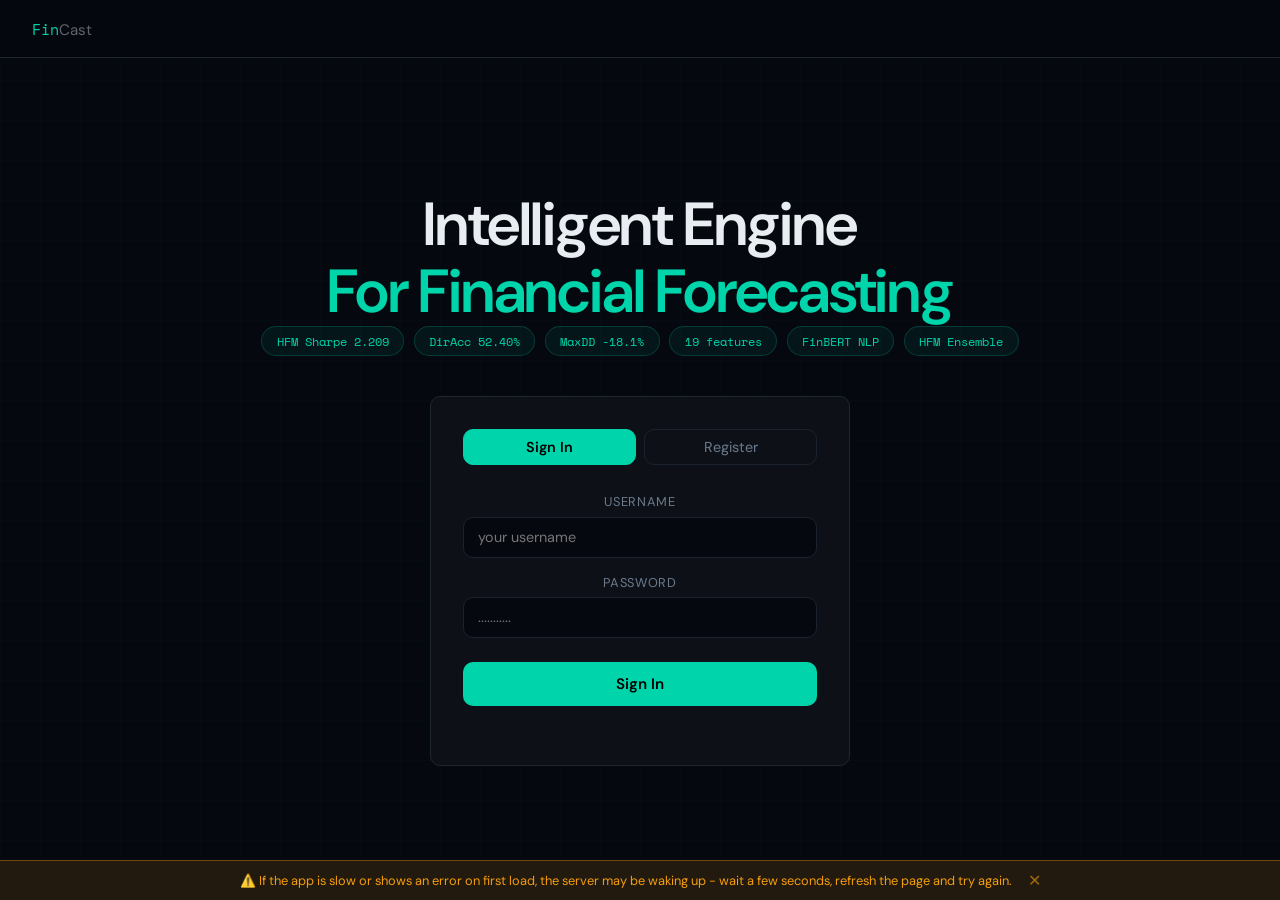
==== commit dde76ffb: "FINAL COMMIT- FYP/ SIMON" ====
--- a/frontend/index.html
+++ b/frontend/index.html
@@ -24,11 +24,11 @@
       <div>
         <h1 class="headline">Intelligent Engine<br /><em>For Financial Forecasting 
 </em></h1>
-        
-        <!-- Key model stats so users know what the system is capable of (according to the notebook) -->
-        <div class="badges">
-          <span class="badge">GRU Sharpe 2.612</span>
-          <span class="badge">DirAcc 54.19%</span>
+         
+         <!-- Key performance indicators of the deployed forecasting model -->
+         <div class="badges">
+          <span class="badge">HFM Sharpe 2.209</span>
+          <span class="badge">DirAcc 52.40%</span>
           <span class="badge">MaxDD -18.1%</span>
           <span class="badge">19 features</span>
           <span class="badge">FinBERT NLP</span>
@@ -57,7 +57,7 @@
           <p class="msg" id="msg-login"></p>
         </form>
 
-        <!-- Register form / hidden until the user switches tabs -->
+        <!-- Account creation form (toggled via tab selection) -->
         <form id="form-reg" style="display: none;" onsubmit="doRegister(event)">
           <div class="fg">
             <label>Username</label>
@@ -82,13 +82,13 @@
   <script>
     const API = '/api';
 
-    // Skip the login page entirely if a session already exists
+    // Skip the login page if a session already exists
     if (localStorage.getItem('fc_token')) {
       location.href = 'market.html';
     }
 
     function switchTab(tab) {
-      // Toggle which form is visible and which tab is highlighted
+      // Handle tab switching between authentication and registration views
       const isLogin = tab === 'login';
       document.getElementById('form-login').style.display = isLogin ? '' : 'none';
       document.getElementById('form-reg').style.display   = isLogin ? 'none' : '';
--- a/frontend/fincast.css
+++ b/frontend/fincast.css
@@ -1,48 +1,40 @@
 /*
- * fincast.css - shared styles for all pages
- * FinCast: Intelligent Engine for Financial Forecasting
- * Simon M Sibanda | Goldsmiths, University of London
- */
-
-/* -- Reset-------- */
+  fincast.css
+  Shared styles for FinCast application
+  Used across dashboard, models, sentiment and admin pages
+*/
+
+/* Basic reset + default font */
 *, *::before, *::after {
   box-sizing: border-box;
   margin: 0;
   padding: 0;
-}
-
-/* -- Design tokens------------ */
+  font-family: 'DM Sans', sans-serif;
+}
+
+/* Theme variables used across the app */
 :root {
-  /* Backgrounds */
-  --bg:       #060810;
-  --surface:  #0d1117;
+  --bg: #060810;
+  --surface: #0d1117;
   --surface2: #131920;
 
-  /* Borders */
-  --border:  #1e2630;
+  --border: #1e2630;
   --border2: #1a2230;
 
-  /* Brand colours */
-  --accent:  #00d4aa;   /* teal - primary action / positive */
-  --accent2: #0ea5e9;   /* blue - secondary */
-  --danger:  #f43f5e;   /* red  - negative / down */
-  --warn:    #f59e0b;   /* amber - caution / disclaimer */
-
-  /* Text */
-  --text:    #e8edf2;
-  --muted:   #6b7a8d;
-  --muted2:  #4a5568;
-
-  /* Spacing helpers */
-  --radius:    10px;
+  --accent: #00d4aa;
+  --accent2: #0ea5e9;
+  --danger: #f43f5e;
+  --warn: #f59e0b;
+
+  --text: #e8edf2;
+  --muted: #6b7a8d;
+  --muted2: #4a5568;
+
+  --radius: 10px;
   --radius-lg: 14px;
 }
 
-/* -- Base body----- */
-* {
-  font-family: 'DM Sans', sans-serif;
-}
-
+/* Page base */
 body {
   background: var(--bg);
   color: var(--text);
@@ -52,7 +44,7 @@
   overflow-x: hidden;
 }
 
-/* Subtle grid pattern behind everything */
+/* subtle grid effect in the background */
 body::before {
   content: '';
   position: fixed;
@@ -65,7 +57,7 @@
   z-index: 0;
 }
 
-/* -- Disclaimer bar----------- */
+/* top disclaimer shown on some pages */
 .disclaimer {
   background: rgba(245, 158, 11, .08);
   border-bottom: 1px solid rgba(245, 158, 11, .2);
@@ -77,7 +69,7 @@
   z-index: 101;
 }
 
-/* -- Navigation---- */
+/* navigation bar */
 nav {
   display: flex;
   align-items: center;
@@ -92,6 +84,7 @@
   z-index: 100;
 }
 
+/* logo styling */
 .logo {
   font-family: 'Space Mono', monospace;
   font-size: .95rem;
@@ -103,6 +96,7 @@
   opacity: .4;
 }
 
+/* nav links */
 .nav-links {
   display: flex;
   align-items: center;
@@ -121,6 +115,7 @@
   color: var(--text);
 }
 
+/* right side of nav (user + logout) */
 .nav-right {
   display: flex;
   align-items: center;
@@ -133,7 +128,7 @@
   font-family: 'Space Mono', monospace;
 }
 
-/* Small button used in nav and elsewhere */
+/* small button (used for logout etc.) */
 .btn-sm {
   padding: .3rem .8rem;
   border: 1px solid var(--border2);
@@ -150,7 +145,7 @@
   color: var(--text);
 }
 
-/* -- Main content wrapper----- */
+/* main layout container */
 main {
   flex: 1;
   max-width: 1200px;
@@ -161,7 +156,23 @@
   z-index: 1;
 }
 
-/* -- Section label (small uppercase header above sections) ------------ */
+/* page heading */
+.page-title {
+  margin-bottom: 1.75rem;
+}
+
+.page-title h1 {
+  font-size: 1.5rem;
+  font-weight: 600;
+  margin-bottom: .3rem;
+}
+
+.page-title p {
+  color: var(--muted);
+  font-size: .88rem;
+}
+
+/* small section label (used before blocks) */
 .section-label {
   font-size: .72rem;
   color: var(--muted);
@@ -171,7 +182,15 @@
   font-family: 'Space Mono', monospace;
 }
 
-/* -- Metric cards------------- */
+/* small helper text */
+.note-text-sm {
+  font-size: .8rem;
+  color: var(--muted);
+  line-height: 1.6;
+  margin-bottom: 1rem;
+}
+
+/* metric cards (top stats) */
 .metrics {
   display: grid;
   grid-template-columns: repeat(auto-fit, minmax(200px, 1fr));
@@ -212,12 +231,12 @@
   margin-top: .35rem;
 }
 
-/* Colour helpers for up/down/neutral values */
-.up      { color: var(--accent); }
-.down    { color: var(--danger); }
-.neutral { color: var(--text);   }
-
-/* -- Info cards (key-value pairs) --------------- */
+/* value colour helpers */
+.up { color: var(--accent); }
+.down { color: var(--danger); }
+.neutral { color: var(--text); }
+
+/* info cards (key-value style) */
 .info-grid {
   display: grid;
   grid-template-columns: 1fr 1fr;
@@ -247,7 +266,7 @@
   font-family: 'Space Mono', monospace;
 }
 
-/* Each key-value row inside an info card */
+/* rows inside info cards */
 .kv {
   display: flex;
   justify-content: space-between;
@@ -271,7 +290,7 @@
   font-size: .82rem;
 }
 
-/* -- Direction pills----------- */
+/* direction tags */
 .pill {
   padding: .15rem .55rem;
   border-radius: 10px;
@@ -279,10 +298,17 @@
   font-weight: 600;
 }
 
-.pill-up   { background: rgba(0, 212, 170, .12); color: var(--accent); }
-.pill-down { background: rgba(244, 63, 94, .12);  color: var(--danger); }
-
-/* -- Prediction history table-- */
+.pill-up {
+  background: rgba(0, 212, 170, .12);
+  color: var(--accent);
+}
+
+.pill-down {
+  background: rgba(244, 63, 94, .12);
+  color: var(--danger);
+}
+
+/* tables */
 .table-wrap {
   background: var(--surface);
   border: 1px solid var(--border);
@@ -320,13 +346,14 @@
   background: var(--surface2);
 }
 
+/* empty table state */
 .empty {
   text-align: center;
   color: var(--muted);
   padding: 2rem;
 }
 
-/* -- Error alert---- */
+/* error messages */
 .alert {
   padding: .75rem 1rem;
   border-radius: var(--radius);
@@ -341,7 +368,7 @@
   color: var(--danger);
 }
 
-/* -- Loading spinner----------- */
+/* small loading spinner */
 .spinner {
   width: 16px;
   height: 16px;
@@ -353,18 +380,18 @@
 }
 
 @keyframes spin {
-  to { transform: rotate(360deg); }
-}
-
-/* -- Confidence gauge---------- */
+  to {
+    transform: rotate(360deg);
+  }
+}
+
+/* confidence gauge */
 .gauge-wrap {
   display: flex;
   flex-direction: column;
   align-items: center;
   gap: 1rem;
   padding: 1rem;
-  border: none;
-  background: none;
 }
 
 .gauge-svg {
@@ -381,25 +408,8 @@
 .gauge-label {
   font-size: .78rem;
   color: var(--muted);
-  margin-top: .1rem;
 }
 
 .signal-strong { color: var(--accent); }
-.signal-mod    { color: var(--warn);   }
-.signal-weak   { color: var(--muted);  }
-
-/* -- Page title block---------- */
-.page-title {
-  margin-bottom: 1.75rem;
-}
-
-.page-title h1 {
-  font-size: 1.5rem;
-  font-weight: 600;
-  margin-bottom: .3rem;
-}
-
-.page-title p {
-  color: var(--muted);
-  font-size: .88rem;
-}
+.signal-mod { color: var(--warn); }
+.signal-weak { color: var(--muted); }
